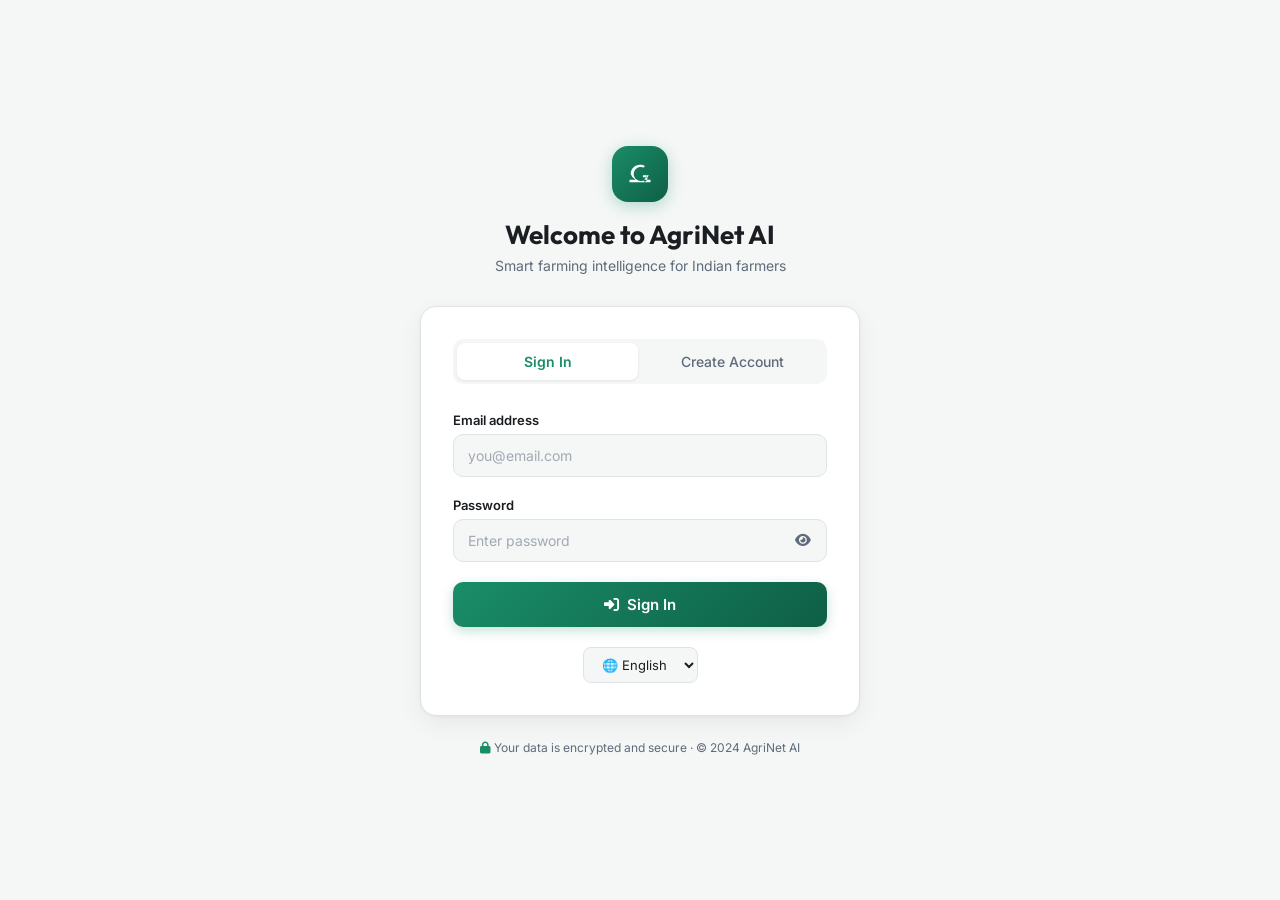
==== login.html @ 26b5b1f4 "Initial commit for AgriNet AI project" ====
<!DOCTYPE html>
<html lang="en">
<head>
  <meta charset="UTF-8">
  <meta name="viewport" content="width=device-width, initial-scale=1.0">
  <title>AgriNet AI — Login</title>
  <meta name="description" content="Sign in to AgriNet AI — Smart farming intelligence for Indian farmers.">
  <link rel="preconnect" href="https://fonts.googleapis.com">
  <link rel="preconnect" href="https://fonts.gstatic.com" crossorigin>
  <link href="https://fonts.googleapis.com/css2?family=Inter:wght@400;500;600;700&family=Outfit:wght@500;600;700;800&display=swap" rel="stylesheet">
  <link rel="stylesheet" href="https://cdnjs.cloudflare.com/ajax/libs/font-awesome/6.4.0/css/all.min.css">
  <style>
    :root {
      --font-sans: 'Inter', -apple-system, BlinkMacSystemFont, sans-serif;
      --font-display: 'Outfit', sans-serif;
      --primary: #1A8D68;
      --primary-dark: #0E5F46;
      --primary-light: #E8F5F0;
      --bg: #F5F7F6;
      --card: #FFFFFF;
      --text: #1A1D21;
      --text-sec: #5F6B7A;
      --border: #DFE3E8;
      --danger: #D64545;
      --danger-bg: #FBEAEA;
    }
    *, *::before, *::after { box-sizing: border-box; margin: 0; padding: 0; }
    html, body { height: 100%; }
    body {
      font-family: var(--font-sans);
      background: var(--bg);
      color: var(--text);
      display: flex;
      align-items: center;
      justify-content: center;
      padding: 20px;
      -webkit-font-smoothing: antialiased;
    }

    .login-container {
      width: 100%;
      max-width: 440px;
      animation: containerIn 0.5s ease;
    }
    @keyframes containerIn {
      from { opacity: 0; transform: translateY(20px); }
      to { opacity: 1; transform: translateY(0); }
    }

    .login-header {
      text-align: center;
      margin-bottom: 32px;
    }
    .login-logo {
      width: 56px; height: 56px; margin: 0 auto 16px;
      background: linear-gradient(135deg, #1A8D68, #0E5F46);
      border-radius: 16px; display: flex; align-items: center; justify-content: center;
      box-shadow: 0 4px 16px rgba(26, 141, 104, 0.3);
    }
    .login-logo svg { width: 28px; height: 28px; fill: white; }
    .login-header h1 {
      font-family: var(--font-display);
      font-size: 26px; font-weight: 700; color: var(--text);
      margin-bottom: 6px;
    }
    .login-header p { font-size: 14px; color: var(--text-sec); }

    .login-card {
      background: var(--card);
      border: 1px solid var(--border);
      border-radius: 16px;
      padding: 32px;
      box-shadow: 0 1px 3px rgba(0,0,0,0.04), 0 8px 24px rgba(0,0,0,0.06);
    }

    /* Tabs */
    .auth-tabs {
      display: flex; gap: 4px; margin-bottom: 28px;
      background: var(--bg); padding: 4px; border-radius: 10px;
    }
    .auth-tab {
      flex: 1; padding: 10px; border: none; border-radius: 8px;
      background: transparent; font-family: var(--font-sans);
      font-size: 14px; font-weight: 500; color: var(--text-sec);
      cursor: pointer; transition: all 0.2s;
    }
    .auth-tab.active {
      background: var(--card); color: var(--primary);
      font-weight: 600; box-shadow: 0 1px 3px rgba(0,0,0,0.08);
    }

    /* Forms */
    .auth-form { display: none; }
    .auth-form.active { display: block; }

    .form-group { margin-bottom: 20px; }
    .form-label {
      display: block; font-size: 13px; font-weight: 600;
      color: var(--text); margin-bottom: 6px;
    }
    .form-input {
      width: 100%; padding: 12px 14px; border-radius: 10px;
      border: 1.5px solid var(--border); background: var(--bg);
      font-family: var(--font-sans); font-size: 14px; color: var(--text);
      outline: none; transition: all 0.2s;
    }
    .form-input:focus { border-color: var(--primary); box-shadow: 0 0 0 3px rgba(26,141,104,0.1); background: #fff; }
    .form-input.error { border-color: var(--danger); box-shadow: 0 0 0 3px rgba(214,69,69,0.1); }
    .form-input::placeholder { color: #A0A9B4; }

    .password-wrap {
      position: relative;
    }
    .password-toggle {
      position: absolute; right: 12px; top: 50%; transform: translateY(-50%);
      background: none; border: none; color: var(--text-sec); cursor: pointer;
      font-size: 14px; padding: 4px;
    }
    .password-toggle:hover { color: var(--text); }

    .submit-btn {
      width: 100%; padding: 13px; border: none; border-radius: 10px;
      background: linear-gradient(135deg, #1A8D68, #0E5F46);
      color: white; font-family: var(--font-sans); font-size: 15px;
      font-weight: 600; cursor: pointer; transition: all 0.2s;
      display: flex; align-items: center; justify-content: center; gap: 8px;
      box-shadow: 0 4px 12px rgba(26,141,104,0.25);
    }
    .submit-btn:hover { transform: translateY(-1px); box-shadow: 0 6px 20px rgba(26,141,104,0.35); }
    .submit-btn:active { transform: translateY(0); }
    .submit-btn:disabled { opacity: 0.6; cursor: not-allowed; transform: none; }

    .error-msg {
      background: var(--danger-bg);
      color: var(--danger);
      font-size: 13px; font-weight: 500;
      padding: 10px 14px; border-radius: 8px;
      margin-bottom: 16px; display: none;
      border: 1px solid rgba(214,69,69,0.15);
    }
    .error-msg.show { display: flex; align-items: center; gap: 8px; }

    .lang-select-wrap {
      text-align: center; margin-top: 20px;
    }
    .lang-select-wrap select {
      padding: 8px 14px; border-radius: 8px; border: 1px solid var(--border);
      background: var(--bg); font-family: var(--font-sans); font-size: 13px;
      color: var(--text); outline: none; cursor: pointer;
    }

    .footer-note {
      text-align: center; margin-top: 24px;
      font-size: 12px; color: var(--text-sec);
    }
    .footer-note i { color: var(--primary); }

    /* Strength meter */
    .password-strength {
      height: 3px; border-radius: 2px; margin-top: 8px;
      background: var(--border); overflow: hidden;
    }
    .password-strength-bar {
      height: 100%; border-radius: 2px; transition: all 0.3s;
      width: 0%;
    }
    .strength-weak { width: 33%; background: var(--danger); }
    .strength-medium { width: 66%; background: #F59E0B; }
    .strength-strong { width: 100%; background: var(--primary); }
  </style>
</head>
<body>
  <div class="login-container">
    <div class="login-header">
      <div class="login-logo">
        <svg viewBox="0 0 24 24"><path d="M17.5 12c0 1.9-.7 3.6-1.8 5H21v2H3v-2h5.3A8.5 8.5 0 014 12c0-4.4 3.6-8 8-8 1.6 0 3 .4 4.3 1.2L15 6.5a6 6 0 100 11l1.3 1.3c1.3-.9 2.2-2.4 2.2-4.1h-4V13h5a8 8 0 01-2 2.7"/></svg>
      </div>
      <h1 id="auth-title">Welcome to AgriNet AI</h1>
      <p id="auth-subtitle">Smart farming intelligence for Indian farmers</p>
    </div>

    <div class="login-card">
      <div class="auth-tabs">
        <button class="auth-tab active" id="tab-login" onclick="switchTab('login')">Sign In</button>
        <button class="auth-tab" id="tab-signup" onclick="switchTab('signup')">Create Account</button>
      </div>

      <div id="error-box" class="error-msg">
        <i class="fa-solid fa-circle-exclamation"></i>
        <span id="error-text"></span>
      </div>

      <!-- LOGIN FORM -->
      <form class="auth-form active" id="form-login" onsubmit="handleLogin(event)">
        <div class="form-group">
          <label class="form-label" for="login-email">Email address</label>
          <input class="form-input" id="login-email" type="email" placeholder="you@email.com" required autocomplete="email">
        </div>
        <div class="form-group">
          <label class="form-label" for="login-password">Password</label>
          <div class="password-wrap">
            <input class="form-input" id="login-password" type="password" placeholder="Enter password" required autocomplete="current-password">
            <button type="button" class="password-toggle" onclick="togglePassword('login-password', this)">
              <i class="fa-solid fa-eye"></i>
            </button>
          </div>
        </div>
        <button type="submit" class="submit-btn" id="login-btn">
          <i class="fa-solid fa-right-to-bracket"></i> Sign In
        </button>
      </form>

      <!-- SIGNUP FORM -->
      <form class="auth-form" id="form-signup" onsubmit="handleSignup(event)">
        <div class="form-group">
          <label class="form-label" for="signup-name">Full name</label>
          <input class="form-input" id="signup-name" type="text" placeholder="Enter your full name" required autocomplete="name">
        </div>
        <div class="form-group">
          <label class="form-label" for="signup-email">Email address</label>
          <input class="form-input" id="signup-email" type="email" placeholder="you@email.com" required autocomplete="email">
        </div>
        <div class="form-group">
          <label class="form-label" for="signup-phone">Phone number (optional)</label>
          <input class="form-input" id="signup-phone" type="tel" placeholder="+91 XXXXX XXXXX" autocomplete="tel">
        </div>
        <div class="form-group">
          <label class="form-label" for="signup-password">Password</label>
          <div class="password-wrap">
            <input class="form-input" id="signup-password" type="password" placeholder="Min 6 characters" required autocomplete="new-password" oninput="checkStrength(this.value)">
            <button type="button" class="password-toggle" onclick="togglePassword('signup-password', this)">
              <i class="fa-solid fa-eye"></i>
            </button>
          </div>
          <div class="password-strength"><div class="password-strength-bar" id="strength-bar"></div></div>
        </div>
        <button type="submit" class="submit-btn" id="signup-btn">
          <i class="fa-solid fa-user-plus"></i> Create Account
        </button>
      </form>

      <div class="lang-select-wrap">
        <select id="login-lang" onchange="setLoginLang(this.value)">
          <option value="en">🌐 English</option>
          <option value="hi">🇮🇳 हिंदी</option>
          <option value="mr">🇮🇳 मराठी</option>
        </select>
      </div>
    </div>

    <div class="footer-note">
      <i class="fa-solid fa-lock"></i> Your data is encrypted and secure · © 2024 AgriNet AI
    </div>
  </div>

  <script>
    // Redirect if already logged in
    (function() {
      const token = localStorage.getItem('agrinet_token');
      if (token) {
        // Quick verify
        fetch('/api/auth/me', { headers: { 'Authorization': 'Bearer ' + token } })
          .then(r => { if (r.ok) window.location.href = '/app'; })
          .catch(() => {});
      }
    })();

    function switchTab(tab) {
      document.querySelectorAll('.auth-tab').forEach(t => t.classList.remove('active'));
      document.querySelectorAll('.auth-form').forEach(f => f.classList.remove('active'));
      document.getElementById('tab-' + tab).classList.add('active');
      document.getElementById('form-' + tab).classList.add('active');
      hideError();
    }

    function showError(msg) {
      const box = document.getElementById('error-box');
      document.getElementById('error-text').textContent = msg;
      box.classList.add('show');
    }
    function hideError() {
      document.getElementById('error-box').classList.remove('show');
    }

    function togglePassword(id, btn) {
      const input = document.getElementById(id);
      const icon = btn.querySelector('i');
      if (input.type === 'password') {
        input.type = 'text';
        icon.className = 'fa-solid fa-eye-slash';
      } else {
        input.type = 'password';
        icon.className = 'fa-solid fa-eye';
      }
    }

    function checkStrength(pw) {
      const bar = document.getElementById('strength-bar');
      bar.className = 'password-strength-bar';
      if (pw.length >= 10) bar.classList.add('strength-strong');
      else if (pw.length >= 6) bar.classList.add('strength-medium');
      else if (pw.length >= 1) bar.classList.add('strength-weak');
    }

    async function handleLogin(e) {
      e.preventDefault();
      hideError();
      const btn = document.getElementById('login-btn');
      const email = document.getElementById('login-email').value.trim();
      const password = document.getElementById('login-password').value;

      if (!email || !password) { showError('Please fill in all fields.'); return; }

      btn.disabled = true;
      btn.innerHTML = '<i class="fa-solid fa-spinner fa-spin"></i> Signing in…';

      try {
        const res = await fetch('/api/auth/login', {
          method: 'POST',
          headers: { 'Content-Type': 'application/json' },
          body: JSON.stringify({ email, password })
        });
        const data = await res.json();
        if (!res.ok) { showError(data.error || 'Login failed.'); return; }

        localStorage.setItem('agrinet_token', data.token);
        localStorage.setItem('agrinet_user', JSON.stringify(data.user));
        window.location.href = '/app';
      } catch (err) {
        showError('Network error. Please try again.');
      } finally {
        btn.disabled = false;
        btn.innerHTML = '<i class="fa-solid fa-right-to-bracket"></i> Sign In';
      }
    }

    async function handleSignup(e) {
      e.preventDefault();
      hideError();
      const btn = document.getElementById('signup-btn');
      const name = document.getElementById('signup-name').value.trim();
      const email = document.getElementById('signup-email').value.trim();
      const phone = document.getElementById('signup-phone').value.trim();
      const password = document.getElementById('signup-password').value;

      if (!name || name.length < 2) { showError('Name must be at least 2 characters.'); return; }
      if (!email) { showError('Email is required.'); return; }
      if (password.length < 6) { showError('Password must be at least 6 characters.'); return; }

      btn.disabled = true;
      btn.innerHTML = '<i class="fa-solid fa-spinner fa-spin"></i> Creating account…';

      try {
        const res = await fetch('/api/auth/signup', {
          method: 'POST',
          headers: { 'Content-Type': 'application/json' },
          body: JSON.stringify({ name, email, phone, password, language: document.getElementById('login-lang').value })
        });
        const data = await res.json();
        if (!res.ok) { showError(data.error || 'Signup failed.'); return; }

        localStorage.setItem('agrinet_token', data.token);
        localStorage.setItem('agrinet_user', JSON.stringify(data.user));
        window.location.href = '/app';
      } catch (err) {
        showError('Network error. Please try again.');
      } finally {
        btn.disabled = false;
        btn.innerHTML = '<i class="fa-solid fa-user-plus"></i> Create Account';
      }
    }

    function setLoginLang(lang) {
      // Simple labels for login page
      const t = {
        en: { title: 'Welcome to AgriNet AI', sub: 'Smart farming intelligence for Indian farmers', login: 'Sign In', signup: 'Create Account' },
        hi: { title: 'एग्रीनेट एआई में आपका स्वागत है', sub: 'भारतीय किसानों के लिए स्मार्ट खेती बुद्धिमत्ता', login: 'साइन इन करें', signup: 'खाता बनाएं' },
        mr: { title: 'अॅग्रीनेट एआय मध्ये स्वागत आहे', sub: 'भारतीय शेतकऱ्यांसाठी स्मार्ट शेती बुद्धिमत्ता', login: 'साइन इन करा', signup: 'खाते तयार करा' }
      };
      const tr = t[lang] || t.en;
      document.getElementById('auth-title').textContent = tr.title;
      document.getElementById('auth-subtitle').textContent = tr.sub;
      document.getElementById('tab-login').textContent = tr.login;
      document.getElementById('tab-signup').textContent = tr.signup;
    }
  </script>
</body>
</html>
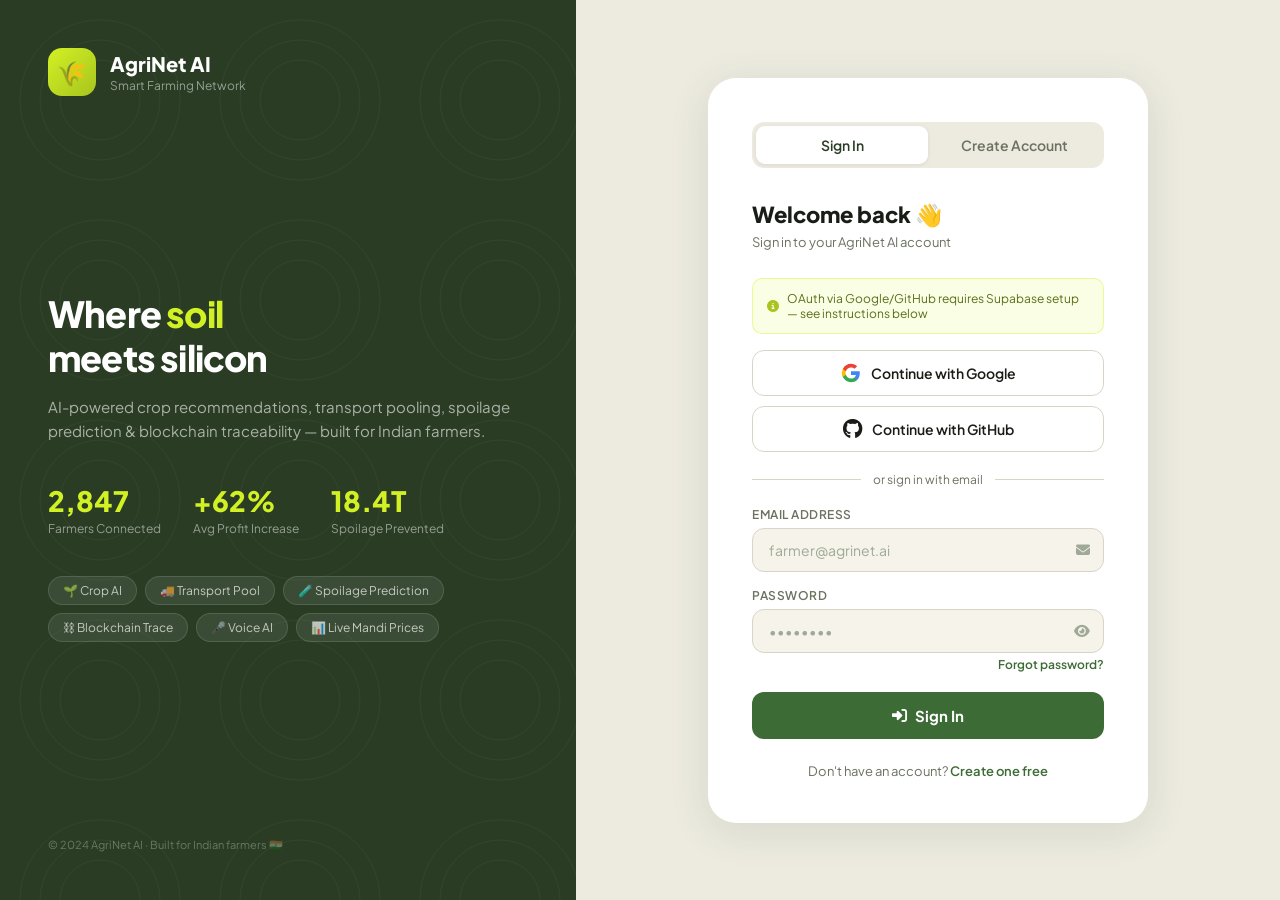
==== commit 47a929e2: "Used Stitch for very first time" ====
--- a/login.html
+++ b/login.html
@@ -4,384 +4,345 @@
   <meta charset="UTF-8">
   <meta name="viewport" content="width=device-width, initial-scale=1.0">
   <title>AgriNet AI — Login</title>
-  <meta name="description" content="Sign in to AgriNet AI — Smart farming intelligence for Indian farmers.">
   <link rel="preconnect" href="https://fonts.googleapis.com">
-  <link rel="preconnect" href="https://fonts.gstatic.com" crossorigin>
-  <link href="https://fonts.googleapis.com/css2?family=Inter:wght@400;500;600;700&family=Outfit:wght@500;600;700;800&display=swap" rel="stylesheet">
+  <link href="https://fonts.googleapis.com/css2?family=Plus+Jakarta+Sans:wght@400;500;600;700;800&display=swap" rel="stylesheet">
   <link rel="stylesheet" href="https://cdnjs.cloudflare.com/ajax/libs/font-awesome/6.4.0/css/all.min.css">
   <style>
-    :root {
-      --font-sans: 'Inter', -apple-system, BlinkMacSystemFont, sans-serif;
-      --font-display: 'Outfit', sans-serif;
-      --primary: #1A8D68;
-      --primary-dark: #0E5F46;
-      --primary-light: #E8F5F0;
-      --bg: #F5F7F6;
-      --card: #FFFFFF;
-      --text: #1A1D21;
-      --text-sec: #5F6B7A;
-      --border: #DFE3E8;
-      --danger: #D64545;
-      --danger-bg: #FBEAEA;
-    }
-    *, *::before, *::after { box-sizing: border-box; margin: 0; padding: 0; }
-    html, body { height: 100%; }
-    body {
-      font-family: var(--font-sans);
-      background: var(--bg);
-      color: var(--text);
-      display: flex;
-      align-items: center;
-      justify-content: center;
-      padding: 20px;
-      -webkit-font-smoothing: antialiased;
-    }
-
-    .login-container {
-      width: 100%;
-      max-width: 440px;
-      animation: containerIn 0.5s ease;
-    }
-    @keyframes containerIn {
-      from { opacity: 0; transform: translateY(20px); }
-      to { opacity: 1; transform: translateY(0); }
-    }
-
-    .login-header {
-      text-align: center;
-      margin-bottom: 32px;
-    }
-    .login-logo {
-      width: 56px; height: 56px; margin: 0 auto 16px;
-      background: linear-gradient(135deg, #1A8D68, #0E5F46);
-      border-radius: 16px; display: flex; align-items: center; justify-content: center;
-      box-shadow: 0 4px 16px rgba(26, 141, 104, 0.3);
-    }
-    .login-logo svg { width: 28px; height: 28px; fill: white; }
-    .login-header h1 {
-      font-family: var(--font-display);
-      font-size: 26px; font-weight: 700; color: var(--text);
-      margin-bottom: 6px;
-    }
-    .login-header p { font-size: 14px; color: var(--text-sec); }
-
-    .login-card {
-      background: var(--card);
-      border: 1px solid var(--border);
-      border-radius: 16px;
-      padding: 32px;
-      box-shadow: 0 1px 3px rgba(0,0,0,0.04), 0 8px 24px rgba(0,0,0,0.06);
-    }
-
-    /* Tabs */
-    .auth-tabs {
-      display: flex; gap: 4px; margin-bottom: 28px;
-      background: var(--bg); padding: 4px; border-radius: 10px;
-    }
-    .auth-tab {
-      flex: 1; padding: 10px; border: none; border-radius: 8px;
-      background: transparent; font-family: var(--font-sans);
-      font-size: 14px; font-weight: 500; color: var(--text-sec);
-      cursor: pointer; transition: all 0.2s;
-    }
-    .auth-tab.active {
-      background: var(--card); color: var(--primary);
-      font-weight: 600; box-shadow: 0 1px 3px rgba(0,0,0,0.08);
-    }
-
-    /* Forms */
-    .auth-form { display: none; }
-    .auth-form.active { display: block; }
-
-    .form-group { margin-bottom: 20px; }
-    .form-label {
-      display: block; font-size: 13px; font-weight: 600;
-      color: var(--text); margin-bottom: 6px;
-    }
-    .form-input {
-      width: 100%; padding: 12px 14px; border-radius: 10px;
-      border: 1.5px solid var(--border); background: var(--bg);
-      font-family: var(--font-sans); font-size: 14px; color: var(--text);
-      outline: none; transition: all 0.2s;
-    }
-    .form-input:focus { border-color: var(--primary); box-shadow: 0 0 0 3px rgba(26,141,104,0.1); background: #fff; }
-    .form-input.error { border-color: var(--danger); box-shadow: 0 0 0 3px rgba(214,69,69,0.1); }
-    .form-input::placeholder { color: #A0A9B4; }
-
-    .password-wrap {
-      position: relative;
-    }
-    .password-toggle {
-      position: absolute; right: 12px; top: 50%; transform: translateY(-50%);
-      background: none; border: none; color: var(--text-sec); cursor: pointer;
-      font-size: 14px; padding: 4px;
-    }
-    .password-toggle:hover { color: var(--text); }
-
-    .submit-btn {
-      width: 100%; padding: 13px; border: none; border-radius: 10px;
-      background: linear-gradient(135deg, #1A8D68, #0E5F46);
-      color: white; font-family: var(--font-sans); font-size: 15px;
-      font-weight: 600; cursor: pointer; transition: all 0.2s;
-      display: flex; align-items: center; justify-content: center; gap: 8px;
-      box-shadow: 0 4px 12px rgba(26,141,104,0.25);
-    }
-    .submit-btn:hover { transform: translateY(-1px); box-shadow: 0 6px 20px rgba(26,141,104,0.35); }
-    .submit-btn:active { transform: translateY(0); }
-    .submit-btn:disabled { opacity: 0.6; cursor: not-allowed; transform: none; }
-
-    .error-msg {
-      background: var(--danger-bg);
-      color: var(--danger);
-      font-size: 13px; font-weight: 500;
-      padding: 10px 14px; border-radius: 8px;
-      margin-bottom: 16px; display: none;
-      border: 1px solid rgba(214,69,69,0.15);
-    }
-    .error-msg.show { display: flex; align-items: center; gap: 8px; }
-
-    .lang-select-wrap {
-      text-align: center; margin-top: 20px;
-    }
-    .lang-select-wrap select {
-      padding: 8px 14px; border-radius: 8px; border: 1px solid var(--border);
-      background: var(--bg); font-family: var(--font-sans); font-size: 13px;
-      color: var(--text); outline: none; cursor: pointer;
-    }
-
-    .footer-note {
-      text-align: center; margin-top: 24px;
-      font-size: 12px; color: var(--text-sec);
-    }
-    .footer-note i { color: var(--primary); }
-
-    /* Strength meter */
-    .password-strength {
-      height: 3px; border-radius: 2px; margin-top: 8px;
-      background: var(--border); overflow: hidden;
-    }
-    .password-strength-bar {
-      height: 100%; border-radius: 2px; transition: all 0.3s;
-      width: 0%;
-    }
-    .strength-weak { width: 33%; background: var(--danger); }
-    .strength-medium { width: 66%; background: #F59E0B; }
-    .strength-strong { width: 100%; background: var(--primary); }
+    *,*::before,*::after{box-sizing:border-box;margin:0;padding:0;}
+    body{font-family:'Plus Jakarta Sans',-apple-system,sans-serif;min-height:100vh;display:flex;background:#EDEBE0;-webkit-font-smoothing:antialiased;}
+
+    /* LEFT PANEL */
+    .login-left{
+      width:45%;flex-shrink:0;background:#2A3D24;
+      display:flex;flex-direction:column;justify-content:space-between;
+      padding:48px;position:relative;overflow:hidden;
+    }
+    .login-left::before{
+      content:'';position:absolute;inset:0;
+      background-image:url("data:image/svg+xml,%3Csvg xmlns='http://www.w3.org/2000/svg' width='200' height='200'%3E%3Ccircle cx='100' cy='100' r='80' fill='none' stroke='%23fff' stroke-width='1'/%3E%3Ccircle cx='100' cy='100' r='60' fill='none' stroke='%23fff' stroke-width='1'/%3E%3Ccircle cx='100' cy='100' r='40' fill='none' stroke='%23fff' stroke-width='1'/%3E%3C/svg%3E");
+      background-size:200px 200px;opacity:0.04;pointer-events:none;
+    }
+    .left-logo{display:flex;align-items:center;gap:14px;z-index:1;position:relative;}
+    .left-logo-icon{width:48px;height:48px;border-radius:14px;background:linear-gradient(135deg,#D2F124,#a8c41e);display:flex;align-items:center;justify-content:center;font-size:24px;}
+    .left-logo-brand{font-size:20px;font-weight:800;color:#fff;}
+    .left-logo-tag{font-size:12px;color:rgba(255,255,255,0.5);margin-top:2px;}
+
+    .left-content{z-index:1;position:relative;}
+    .left-headline{font-size:36px;font-weight:800;color:#fff;line-height:1.2;letter-spacing:-0.8px;margin-bottom:16px;}
+    .left-headline span{color:#D2F124;}
+    .left-sub{font-size:15px;color:rgba(255,255,255,0.6);line-height:1.6;margin-bottom:40px;}
+    .left-stats{display:flex;gap:32px;}
+    .stat-item{}
+    .stat-num{font-size:28px;font-weight:800;color:#D2F124;}
+    .stat-label{font-size:12px;color:rgba(255,255,255,0.5);margin-top:3px;}
+
+    .left-pills{display:flex;flex-wrap:wrap;gap:8px;margin-top:40px;}
+    .left-pill{padding:6px 14px;background:rgba(255,255,255,0.08);border:1px solid rgba(255,255,255,0.12);border-radius:100px;font-size:12px;color:rgba(255,255,255,0.7);}
+
+    /* RIGHT PANEL */
+    .login-right{flex:1;display:flex;align-items:center;justify-content:center;padding:40px;}
+    .login-card{background:#fff;border-radius:28px;padding:44px;width:100%;max-width:440px;box-shadow:0 8px 40px rgba(45,66,41,0.12);}
+
+    .login-tabs{display:flex;gap:0;background:#EDEBE0;border-radius:12px;padding:4px;margin-bottom:32px;}
+    .login-tab{flex:1;padding:10px;border:none;background:transparent;border-radius:9px;font-family:'Plus Jakarta Sans',sans-serif;font-size:14px;font-weight:600;color:#6B7260;cursor:pointer;transition:all 0.15s;}
+    .login-tab.active{background:#fff;color:#2A3D24;box-shadow:0 1px 4px rgba(0,0,0,0.08);}
+
+    .tab-panel{display:none;}
+    .tab-panel.active{display:block;}
+
+    .login-title{font-size:22px;font-weight:800;color:#1A1D16;margin-bottom:6px;}
+    .login-sub{font-size:13px;color:#6B7260;margin-bottom:28px;}
+
+    /* OAuth Buttons */
+    .oauth-row{display:flex;flex-direction:column;gap:10px;margin-bottom:20px;}
+    .oauth-btn{
+      display:flex;align-items:center;justify-content:center;gap:10px;
+      padding:12px;border-radius:12px;border:1.5px solid #D8D5C8;
+      background:#fff;font-family:'Plus Jakarta Sans',sans-serif;font-size:14px;font-weight:600;
+      color:#1A1D16;cursor:pointer;transition:all 0.15s;
+    }
+    .oauth-btn:hover{background:#EDEBE0;border-color:#3D6B35;}
+    .oauth-btn img{width:20px;height:20px;}
+    .oauth-btn.google-btn{border-color:#D8D5C8;}
+    .oauth-btn.github-btn{border-color:#D8D5C8;}
+
+    .divider{display:flex;align-items:center;gap:12px;margin:20px 0;color:#6B7260;font-size:12px;}
+    .divider::before,.divider::after{content:'';flex:1;height:1px;background:#D8D5C8;}
+
+    /* Form */
+    .form-group{margin-bottom:16px;}
+    .form-label{display:block;font-size:12px;font-weight:600;color:#6B7260;margin-bottom:6px;text-transform:uppercase;letter-spacing:0.5px;}
+    .form-input{
+      width:100%;padding:12px 16px;border-radius:12px;border:1.5px solid #D8D5C8;
+      background:#F5F3EA;font-family:'Plus Jakarta Sans',sans-serif;font-size:14px;color:#1A1D16;
+      outline:none;transition:border 0.2s,box-shadow 0.2s;
+    }
+    .form-input:focus{border-color:#3D6B35;box-shadow:0 0 0 3px rgba(61,107,53,0.12);}
+    .form-input::placeholder{color:#a0a897;}
+    .input-wrap{position:relative;}
+    .input-icon{position:absolute;right:14px;top:50%;transform:translateY(-50%);color:#a0a897;font-size:14px;cursor:pointer;}
+
+    .forgot-link{font-size:12px;color:#3D6B35;text-decoration:none;float:right;margin-top:-12px;margin-bottom:20px;font-weight:600;}
+    .forgot-link:hover{text-decoration:underline;}
+
+    .submit-btn{
+      width:100%;padding:14px;border-radius:12px;border:none;
+      background:#3D6B35;color:#fff;font-family:'Plus Jakarta Sans',sans-serif;
+      font-size:15px;font-weight:700;cursor:pointer;transition:all 0.2s;margin-top:8px;
+      display:flex;align-items:center;justify-content:center;gap:8px;
+    }
+    .submit-btn:hover{background:#2D5228;transform:translateY(-1px);box-shadow:0 4px 16px rgba(61,107,53,0.3);}
+    .submit-btn:disabled{opacity:0.6;cursor:not-allowed;transform:none;}
+
+    .error-msg{background:rgba(193,70,70,0.08);border:1px solid rgba(193,70,70,0.2);border-radius:10px;padding:12px 14px;font-size:13px;color:#C14646;margin-bottom:16px;display:none;}
+    .success-msg{background:rgba(61,107,53,0.08);border:1px solid rgba(61,107,53,0.2);border-radius:10px;padding:12px 14px;font-size:13px;color:#3D6B35;margin-bottom:16px;display:none;}
+
+    .login-footer{text-align:center;margin-top:24px;font-size:13px;color:#6B7260;}
+    .login-footer a{color:#3D6B35;font-weight:600;text-decoration:none;}
+    .login-footer a:hover{text-decoration:underline;}
+
+    /* Supabase notice */
+    .supabase-notice{
+      background:rgba(210,241,36,0.12);border:1px solid rgba(210,241,36,0.4);
+      border-radius:10px;padding:12px 14px;font-size:12px;color:#5a6e1a;
+      margin-bottom:16px;display:flex;align-items:center;gap:8px;
+    }
+
+    @media(max-width:768px){
+      .login-left{display:none;}
+      .login-right{padding:24px;}
+      .login-card{padding:28px 24px;}
+    }
   </style>
 </head>
 <body>
-  <div class="login-container">
-    <div class="login-header">
-      <div class="login-logo">
-        <svg viewBox="0 0 24 24"><path d="M17.5 12c0 1.9-.7 3.6-1.8 5H21v2H3v-2h5.3A8.5 8.5 0 014 12c0-4.4 3.6-8 8-8 1.6 0 3 .4 4.3 1.2L15 6.5a6 6 0 100 11l1.3 1.3c1.3-.9 2.2-2.4 2.2-4.1h-4V13h5a8 8 0 01-2 2.7"/></svg>
-      </div>
-      <h1 id="auth-title">Welcome to AgriNet AI</h1>
-      <p id="auth-subtitle">Smart farming intelligence for Indian farmers</p>
+  <!-- LEFT DECORATIVE PANEL -->
+  <div class="login-left">
+    <div class="left-logo">
+      <div class="left-logo-icon">🌾</div>
+      <div>
+        <div class="left-logo-brand">AgriNet AI</div>
+        <div class="left-logo-tag">Smart Farming Network</div>
+      </div>
     </div>
 
+    <div class="left-content">
+      <h1 class="left-headline">Where <span>soil</span><br>meets silicon</h1>
+      <p class="left-sub">AI-powered crop recommendations, transport pooling, spoilage prediction & blockchain traceability — built for Indian farmers.</p>
+      <div class="left-stats">
+        <div class="stat-item"><div class="stat-num">2,847</div><div class="stat-label">Farmers Connected</div></div>
+        <div class="stat-item"><div class="stat-num">+62%</div><div class="stat-label">Avg Profit Increase</div></div>
+        <div class="stat-item"><div class="stat-num">18.4T</div><div class="stat-label">Spoilage Prevented</div></div>
+      </div>
+      <div class="left-pills">
+        <span class="left-pill">🌱 Crop AI</span>
+        <span class="left-pill">🚚 Transport Pool</span>
+        <span class="left-pill">🧪 Spoilage Prediction</span>
+        <span class="left-pill">⛓ Blockchain Trace</span>
+        <span class="left-pill">🎤 Voice AI</span>
+        <span class="left-pill">📊 Live Mandi Prices</span>
+      </div>
+    </div>
+
+    <div style="font-size:11px;color:rgba(255,255,255,0.3);z-index:1;position:relative;">© 2024 AgriNet AI · Built for Indian farmers 🇮🇳</div>
+  </div>
+
+  <!-- RIGHT FORM PANEL -->
+  <div class="login-right">
     <div class="login-card">
-      <div class="auth-tabs">
-        <button class="auth-tab active" id="tab-login" onclick="switchTab('login')">Sign In</button>
-        <button class="auth-tab" id="tab-signup" onclick="switchTab('signup')">Create Account</button>
-      </div>
-
-      <div id="error-box" class="error-msg">
-        <i class="fa-solid fa-circle-exclamation"></i>
-        <span id="error-text"></span>
-      </div>
-
-      <!-- LOGIN FORM -->
-      <form class="auth-form active" id="form-login" onsubmit="handleLogin(event)">
-        <div class="form-group">
-          <label class="form-label" for="login-email">Email address</label>
-          <input class="form-input" id="login-email" type="email" placeholder="you@email.com" required autocomplete="email">
+      <div class="login-tabs">
+        <button class="login-tab active" onclick="showTab('signin')">Sign In</button>
+        <button class="login-tab" onclick="showTab('signup')">Create Account</button>
+      </div>
+
+      <!-- SIGN IN -->
+      <div class="tab-panel active" id="tab-signin">
+        <div class="login-title">Welcome back 👋</div>
+        <div class="login-sub">Sign in to your AgriNet AI account</div>
+
+        <div class="supabase-notice">
+          <i class="fa-solid fa-circle-info" style="color:#a8c41e;"></i>
+          OAuth via Google/GitHub requires Supabase setup — see instructions below
         </div>
-        <div class="form-group">
-          <label class="form-label" for="login-password">Password</label>
-          <div class="password-wrap">
-            <input class="form-input" id="login-password" type="password" placeholder="Enter password" required autocomplete="current-password">
-            <button type="button" class="password-toggle" onclick="togglePassword('login-password', this)">
-              <i class="fa-solid fa-eye"></i>
-            </button>
-          </div>
+
+        <div class="oauth-row">
+          <button class="oauth-btn google-btn" onclick="loginWithGoogle()">
+            <svg width="20" height="20" viewBox="0 0 24 24"><path fill="#4285F4" d="M22.56 12.25c0-.78-.07-1.53-.2-2.25H12v4.26h5.92c-.26 1.37-1.04 2.53-2.21 3.31v2.77h3.57c2.08-1.92 3.28-4.74 3.28-8.09z"/><path fill="#34A853" d="M12 23c2.97 0 5.46-.98 7.28-2.66l-3.57-2.77c-.98.66-2.23 1.06-3.71 1.06-2.86 0-5.29-1.93-6.16-4.53H2.18v2.84C3.99 20.53 7.7 23 12 23z"/><path fill="#FBBC05" d="M5.84 14.09c-.22-.66-.35-1.36-.35-2.09s.13-1.43.35-2.09V7.07H2.18C1.43 8.55 1 10.22 1 12s.43 3.45 1.18 4.93l2.85-2.22.81-.62z"/><path fill="#EA4335" d="M12 5.38c1.62 0 3.06.56 4.21 1.64l3.15-3.15C17.45 2.09 14.97 1 12 1 7.7 1 3.99 3.47 2.18 7.07l3.66 2.84c.87-2.6 3.3-4.53 6.16-4.53z"/></svg>
+            Continue with Google
+          </button>
+          <button class="oauth-btn github-btn" onclick="loginWithGithub()">
+            <i class="fa-brands fa-github" style="font-size:20px;"></i>
+            Continue with GitHub
+          </button>
         </div>
-        <button type="submit" class="submit-btn" id="login-btn">
-          <i class="fa-solid fa-right-to-bracket"></i> Sign In
-        </button>
-      </form>
-
-      <!-- SIGNUP FORM -->
-      <form class="auth-form" id="form-signup" onsubmit="handleSignup(event)">
-        <div class="form-group">
-          <label class="form-label" for="signup-name">Full name</label>
-          <input class="form-input" id="signup-name" type="text" placeholder="Enter your full name" required autocomplete="name">
+
+        <div class="divider">or sign in with email</div>
+
+        <div id="signin-error" class="error-msg"></div>
+        <form onsubmit="handleSignin(event)">
+          <div class="form-group">
+            <label class="form-label">Email Address</label>
+            <div class="input-wrap">
+              <input type="email" class="form-input" id="signin-email" placeholder="farmer@agrinet.ai" required>
+              <i class="fa-solid fa-envelope input-icon"></i>
+            </div>
+          </div>
+          <div class="form-group">
+            <label class="form-label">Password</label>
+            <div class="input-wrap">
+              <input type="password" class="form-input" id="signin-password" placeholder="••••••••" required>
+              <i class="fa-solid fa-eye input-icon" onclick="togglePwd('signin-password',this)"></i>
+            </div>
+          </div>
+          <a href="#" class="forgot-link">Forgot password?</a>
+          <button type="submit" class="submit-btn" id="signin-btn">
+            <i class="fa-solid fa-right-to-bracket"></i> Sign In
+          </button>
+        </form>
+        <div class="login-footer">Don't have an account? <a href="#" onclick="showTab('signup')">Create one free</a></div>
+      </div>
+
+      <!-- SIGN UP -->
+      <div class="tab-panel" id="tab-signup">
+        <div class="login-title">Join AgriNet AI 🌾</div>
+        <div class="login-sub">Create your free farmer account</div>
+
+        <div class="oauth-row">
+          <button class="oauth-btn google-btn" onclick="loginWithGoogle()">
+            <svg width="20" height="20" viewBox="0 0 24 24"><path fill="#4285F4" d="M22.56 12.25c0-.78-.07-1.53-.2-2.25H12v4.26h5.92c-.26 1.37-1.04 2.53-2.21 3.31v2.77h3.57c2.08-1.92 3.28-4.74 3.28-8.09z"/><path fill="#34A853" d="M12 23c2.97 0 5.46-.98 7.28-2.66l-3.57-2.77c-.98.66-2.23 1.06-3.71 1.06-2.86 0-5.29-1.93-6.16-4.53H2.18v2.84C3.99 20.53 7.7 23 12 23z"/><path fill="#FBBC05" d="M5.84 14.09c-.22-.66-.35-1.36-.35-2.09s.13-1.43.35-2.09V7.07H2.18C1.43 8.55 1 10.22 1 12s.43 3.45 1.18 4.93l2.85-2.22.81-.62z"/><path fill="#EA4335" d="M12 5.38c1.62 0 3.06.56 4.21 1.64l3.15-3.15C17.45 2.09 14.97 1 12 1 7.7 1 3.99 3.47 2.18 7.07l3.66 2.84c.87-2.6 3.3-4.53 6.16-4.53z"/></svg>
+            Sign up with Google
+          </button>
         </div>
-        <div class="form-group">
-          <label class="form-label" for="signup-email">Email address</label>
-          <input class="form-input" id="signup-email" type="email" placeholder="you@email.com" required autocomplete="email">
-        </div>
-        <div class="form-group">
-          <label class="form-label" for="signup-phone">Phone number (optional)</label>
-          <input class="form-input" id="signup-phone" type="tel" placeholder="+91 XXXXX XXXXX" autocomplete="tel">
-        </div>
-        <div class="form-group">
-          <label class="form-label" for="signup-password">Password</label>
-          <div class="password-wrap">
-            <input class="form-input" id="signup-password" type="password" placeholder="Min 6 characters" required autocomplete="new-password" oninput="checkStrength(this.value)">
-            <button type="button" class="password-toggle" onclick="togglePassword('signup-password', this)">
-              <i class="fa-solid fa-eye"></i>
-            </button>
-          </div>
-          <div class="password-strength"><div class="password-strength-bar" id="strength-bar"></div></div>
-        </div>
-        <button type="submit" class="submit-btn" id="signup-btn">
-          <i class="fa-solid fa-user-plus"></i> Create Account
-        </button>
-      </form>
-
-      <div class="lang-select-wrap">
-        <select id="login-lang" onchange="setLoginLang(this.value)">
-          <option value="en">🌐 English</option>
-          <option value="hi">🇮🇳 हिंदी</option>
-          <option value="mr">🇮🇳 मराठी</option>
-        </select>
-      </div>
-    </div>
-
-    <div class="footer-note">
-      <i class="fa-solid fa-lock"></i> Your data is encrypted and secure · © 2024 AgriNet AI
+
+        <div class="divider">or create with email</div>
+
+        <div id="signup-error" class="error-msg"></div>
+        <div id="signup-success" class="success-msg"></div>
+        <form onsubmit="handleSignup(event)">
+          <div class="form-group">
+            <label class="form-label">Full Name</label>
+            <input type="text" class="form-input" id="signup-name" placeholder="Raju Patil" required>
+          </div>
+          <div class="form-group">
+            <label class="form-label">Email Address</label>
+            <input type="email" class="form-input" id="signup-email" placeholder="farmer@agrinet.ai" required>
+          </div>
+          <div class="form-group">
+            <label class="form-label">Password</label>
+            <div class="input-wrap">
+              <input type="password" class="form-input" id="signup-password" placeholder="Min. 8 characters" required minlength="8">
+              <i class="fa-solid fa-eye input-icon" onclick="togglePwd('signup-password',this)"></i>
+            </div>
+          </div>
+          <button type="submit" class="submit-btn" id="signup-btn">
+            <i class="fa-solid fa-user-plus"></i> Create Account
+          </button>
+        </form>
+        <div class="login-footer">Already have an account? <a href="#" onclick="showTab('signin')">Sign in</a></div>
+      </div>
     </div>
   </div>
 
   <script>
-    // Redirect if already logged in
-    (function() {
-      const token = localStorage.getItem('agrinet_token');
-      if (token) {
-        // Quick verify
-        fetch('/api/auth/me', { headers: { 'Authorization': 'Bearer ' + token } })
-          .then(r => { if (r.ok) window.location.href = '/app'; })
-          .catch(() => {});
-      }
-    })();
-
-    function switchTab(tab) {
-      document.querySelectorAll('.auth-tab').forEach(t => t.classList.remove('active'));
-      document.querySelectorAll('.auth-form').forEach(f => f.classList.remove('active'));
+    // ---- Tab switching ----
+    function showTab(tab) {
+      document.querySelectorAll('.tab-panel').forEach(p => p.classList.remove('active'));
+      document.querySelectorAll('.login-tab').forEach(t => t.classList.remove('active'));
       document.getElementById('tab-' + tab).classList.add('active');
-      document.getElementById('form-' + tab).classList.add('active');
-      hideError();
-    }
-
-    function showError(msg) {
-      const box = document.getElementById('error-box');
-      document.getElementById('error-text').textContent = msg;
-      box.classList.add('show');
-    }
-    function hideError() {
-      document.getElementById('error-box').classList.remove('show');
-    }
-
-    function togglePassword(id, btn) {
+      document.querySelectorAll('.login-tab')[tab === 'signin' ? 0 : 1].classList.add('active');
+    }
+
+    // ---- Password toggle ----
+    function togglePwd(id, icon) {
       const input = document.getElementById(id);
-      const icon = btn.querySelector('i');
-      if (input.type === 'password') {
-        input.type = 'text';
-        icon.className = 'fa-solid fa-eye-slash';
-      } else {
-        input.type = 'password';
-        icon.className = 'fa-solid fa-eye';
-      }
-    }
-
-    function checkStrength(pw) {
-      const bar = document.getElementById('strength-bar');
-      bar.className = 'password-strength-bar';
-      if (pw.length >= 10) bar.classList.add('strength-strong');
-      else if (pw.length >= 6) bar.classList.add('strength-medium');
-      else if (pw.length >= 1) bar.classList.add('strength-weak');
-    }
-
-    async function handleLogin(e) {
+      if (input.type === 'password') { input.type = 'text'; icon.className = 'fa-solid fa-eye-slash input-icon'; }
+      else { input.type = 'password'; icon.className = 'fa-solid fa-eye input-icon'; }
+    }
+
+    // ---- SUPABASE PLACEHOLDER ----
+    // TODO: Replace with actual Supabase client after setup
+    // import { createClient } from 'https://cdn.jsdelivr.net/npm/@supabase/supabase-js/+esm'
+    // const supabase = createClient(SUPABASE_URL, SUPABASE_ANON_KEY)
+
+    async function loginWithGoogle() {
+      showError('signin', '⚠ Google OAuth requires Supabase setup. See the integration guide.');
+      // After Supabase setup, replace with:
+      // await supabase.auth.signInWithOAuth({ provider: 'google', options: { redirectTo: '/index.html' } })
+    }
+
+    async function loginWithGithub() {
+      showError('signin', '⚠ GitHub OAuth requires Supabase setup. See the integration guide.');
+    }
+
+    async function handleSignin(e) {
       e.preventDefault();
-      hideError();
-      const btn = document.getElementById('login-btn');
-      const email = document.getElementById('login-email').value.trim();
-      const password = document.getElementById('login-password').value;
-
-      if (!email || !password) { showError('Please fill in all fields.'); return; }
-
-      btn.disabled = true;
-      btn.innerHTML = '<i class="fa-solid fa-spinner fa-spin"></i> Signing in…';
+      const btn = document.getElementById('signin-btn');
+      const email = document.getElementById('signin-email').value;
+      const password = document.getElementById('signin-password').value;
+      btn.disabled = true; btn.innerHTML = '<i class="fa-solid fa-spinner fa-spin"></i> Signing in…';
 
       try {
-        const res = await fetch('/api/auth/login', {
+        // Try existing Flask backend first
+        const res = await fetch('/api/login', {
           method: 'POST',
           headers: { 'Content-Type': 'application/json' },
           body: JSON.stringify({ email, password })
         });
-        const data = await res.json();
-        if (!res.ok) { showError(data.error || 'Login failed.'); return; }
-
-        localStorage.setItem('agrinet_token', data.token);
-        localStorage.setItem('agrinet_user', JSON.stringify(data.user));
-        window.location.href = '/app';
-      } catch (err) {
-        showError('Network error. Please try again.');
+        if (res.ok) {
+          const data = await res.json();
+          localStorage.setItem('agrinet_token', data.token || data.access_token);
+          window.location.href = '/index.html';
+        } else {
+          const err = await res.json().catch(() => ({}));
+          showError('signin', err.message || 'Invalid email or password.');
+        }
+      } catch(err) {
+        // Fallback: demo mode for local file testing
+        if (email && password.length >= 6) {
+          const fakePayload = btoa(JSON.stringify({ name: email.split('@')[0], email }));
+          localStorage.setItem('agrinet_token', 'demo.' + fakePayload + '.sig');
+          window.location.href = '/index.html';
+        } else {
+          showError('signin', 'Cannot connect to server. Check that the backend is running on port 5000.');
+        }
       } finally {
-        btn.disabled = false;
-        btn.innerHTML = '<i class="fa-solid fa-right-to-bracket"></i> Sign In';
+        btn.disabled = false; btn.innerHTML = '<i class="fa-solid fa-right-to-bracket"></i> Sign In';
       }
     }
 
     async function handleSignup(e) {
       e.preventDefault();
-      hideError();
       const btn = document.getElementById('signup-btn');
-      const name = document.getElementById('signup-name').value.trim();
-      const email = document.getElementById('signup-email').value.trim();
-      const phone = document.getElementById('signup-phone').value.trim();
+      const name = document.getElementById('signup-name').value;
+      const email = document.getElementById('signup-email').value;
       const password = document.getElementById('signup-password').value;
-
-      if (!name || name.length < 2) { showError('Name must be at least 2 characters.'); return; }
-      if (!email) { showError('Email is required.'); return; }
-      if (password.length < 6) { showError('Password must be at least 6 characters.'); return; }
-
-      btn.disabled = true;
-      btn.innerHTML = '<i class="fa-solid fa-spinner fa-spin"></i> Creating account…';
+      btn.disabled = true; btn.innerHTML = '<i class="fa-solid fa-spinner fa-spin"></i> Creating…';
 
       try {
-        const res = await fetch('/api/auth/signup', {
+        const res = await fetch('/api/register', {
           method: 'POST',
           headers: { 'Content-Type': 'application/json' },
-          body: JSON.stringify({ name, email, phone, password, language: document.getElementById('login-lang').value })
+          body: JSON.stringify({ name, email, password })
         });
-        const data = await res.json();
-        if (!res.ok) { showError(data.error || 'Signup failed.'); return; }
-
-        localStorage.setItem('agrinet_token', data.token);
-        localStorage.setItem('agrinet_user', JSON.stringify(data.user));
-        window.location.href = '/app';
-      } catch (err) {
-        showError('Network error. Please try again.');
+        if (res.ok) {
+          document.getElementById('signup-success').style.display = 'flex';
+          document.getElementById('signup-success').textContent = '✅ Account created! Please sign in.';
+          setTimeout(() => showTab('signin'), 2000);
+        } else {
+          const err = await res.json().catch(() => ({}));
+          showError('signup', err.message || 'Registration failed. Try again.');
+        }
+      } catch(err) {
+        showError('signup', 'Cannot connect to server. Backend must be running.');
       } finally {
-        btn.disabled = false;
-        btn.innerHTML = '<i class="fa-solid fa-user-plus"></i> Create Account';
+        btn.disabled = false; btn.innerHTML = '<i class="fa-solid fa-user-plus"></i> Create Account';
       }
     }
 
-    function setLoginLang(lang) {
-      // Simple labels for login page
-      const t = {
-        en: { title: 'Welcome to AgriNet AI', sub: 'Smart farming intelligence for Indian farmers', login: 'Sign In', signup: 'Create Account' },
-        hi: { title: 'एग्रीनेट एआई में आपका स्वागत है', sub: 'भारतीय किसानों के लिए स्मार्ट खेती बुद्धिमत्ता', login: 'साइन इन करें', signup: 'खाता बनाएं' },
-        mr: { title: 'अॅग्रीनेट एआय मध्ये स्वागत आहे', sub: 'भारतीय शेतकऱ्यांसाठी स्मार्ट शेती बुद्धिमत्ता', login: 'साइन इन करा', signup: 'खाते तयार करा' }
-      };
-      const tr = t[lang] || t.en;
-      document.getElementById('auth-title').textContent = tr.title;
-      document.getElementById('auth-subtitle').textContent = tr.sub;
-      document.getElementById('tab-login').textContent = tr.login;
-      document.getElementById('tab-signup').textContent = tr.signup;
+    function showError(tab, msg) {
+      const el = document.getElementById(tab + '-error');
+      el.textContent = msg; el.style.display = 'block';
+      setTimeout(() => el.style.display = 'none', 5000);
     }
   </script>
 </body>
